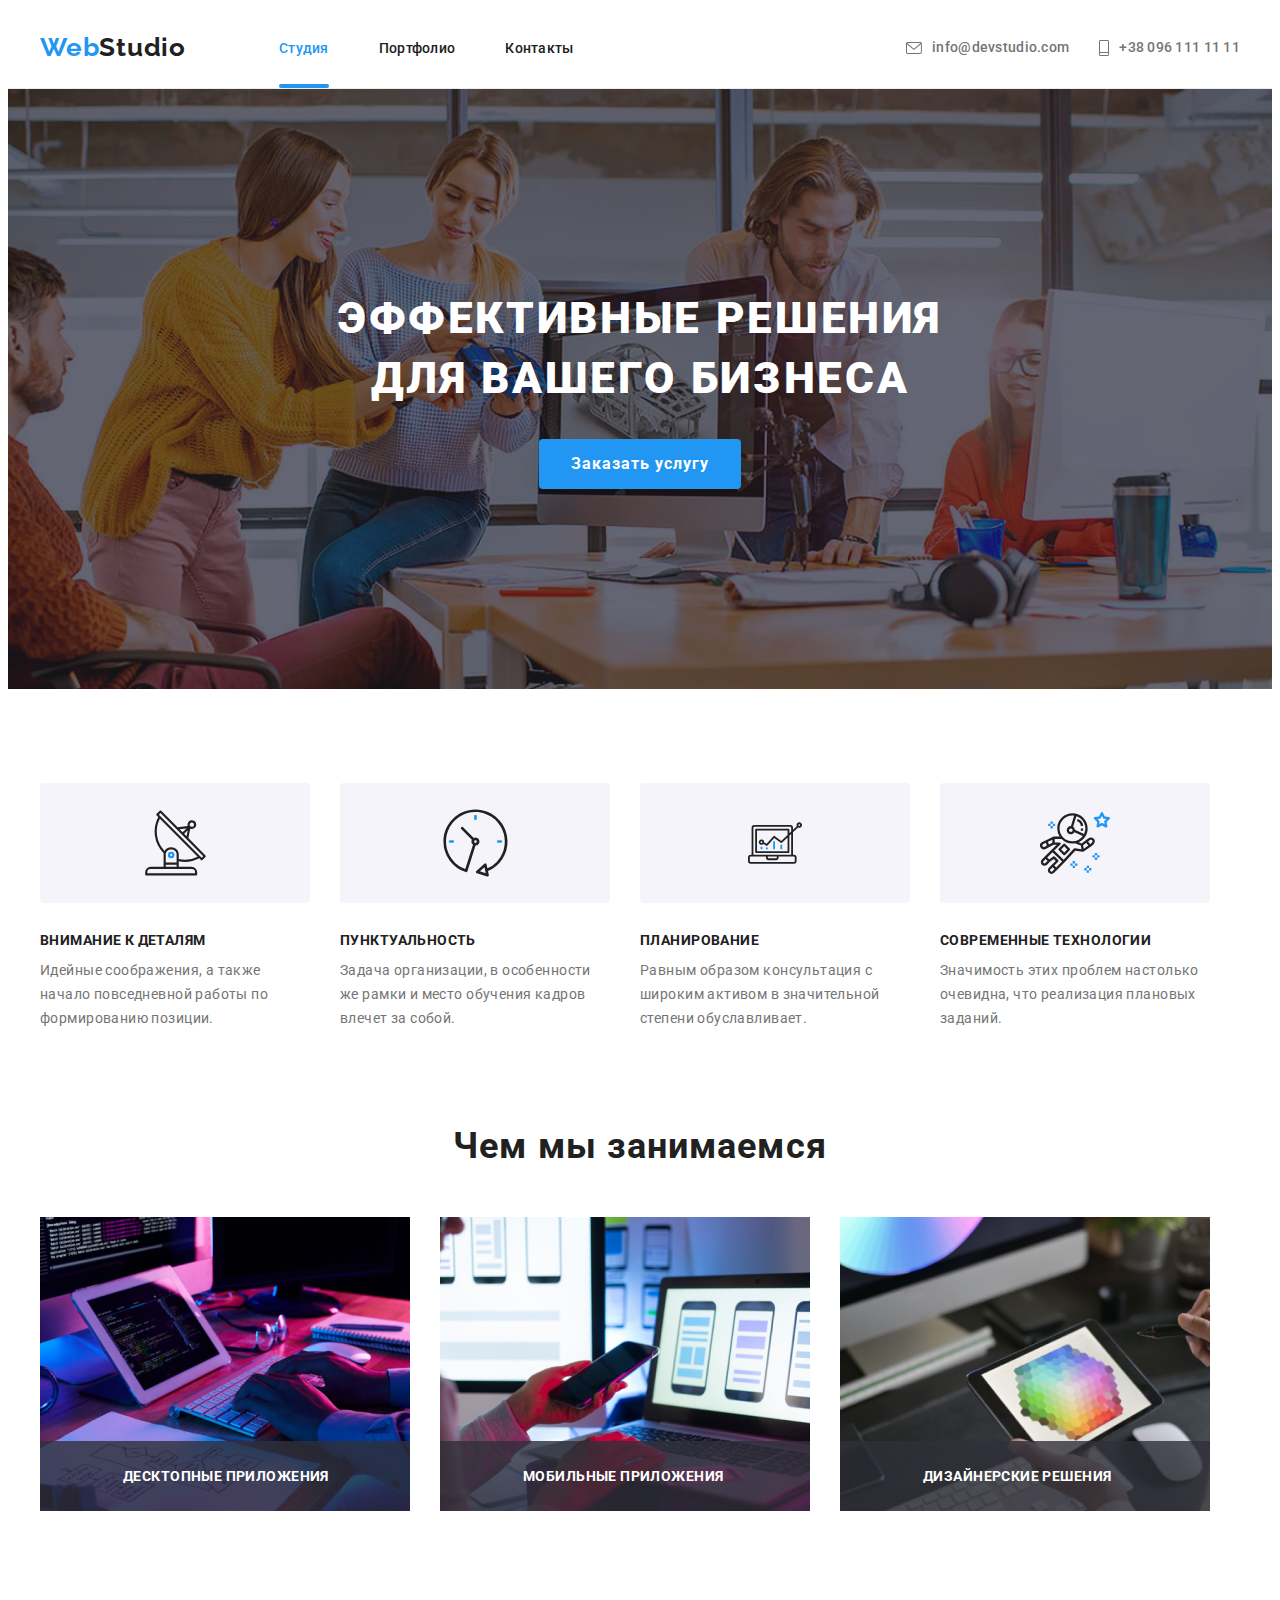
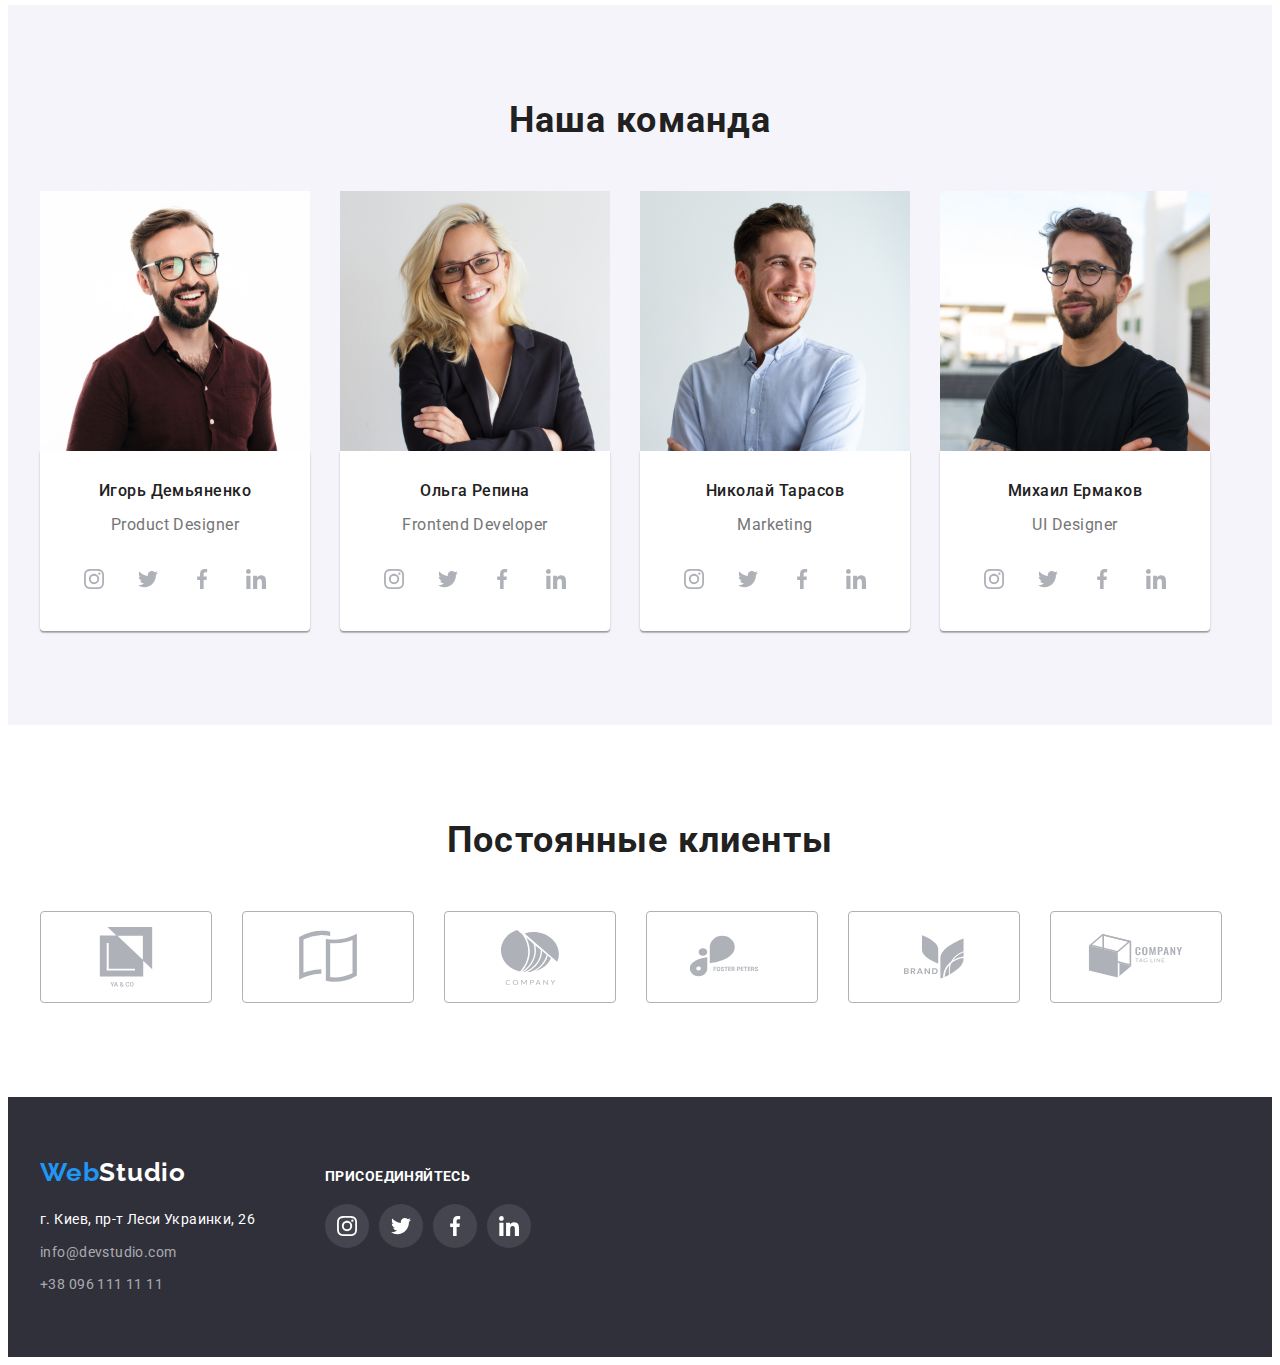
==== index.html @ 5888d0c8 "start" ====
<!DOCTYPE html>
<html lang="ru">
  <head>
    <meta charset="UTF-8" />
    <title>Main</title>
    <link rel="preconnect" href="https://fonts.googleapis.com" />
    <link rel="preconnect" href="https://fonts.gstatic.com" crossorigin />
    <link
      href="https://fonts.googleapis.com/css2?family=Raleway:wght@700&family=Roboto:wght@400;500;700;900&display=swap"
      rel="stylesheet"
    />
    <link
      rel="stylesheet"
      href="https://cdnjs.cloudflare.com/ajax/libs/modern-normalize/1.1.0/modern-normalize.min.css"
      integrity="sha512-wpPYUAdjBVSE4KJnH1VR1HeZfpl1ub8YT/NKx4PuQ5NmX2tKuGu6U/JRp5y+Y8XG2tV+wKQpNHVUX03MfMFn9Q=="
      crossorigin="anonymous"
      referrerpolicy="no-referrer"
    />
    <link rel="stylesheet" href="./css/styles.css" />
  </head>
  <body>
    <header>
      <div class="header-box container">
        <nav class="main-nav">
          <a href="./index.html" class="logo-link-top current"
            ><span class="accent">Web</span>Studio</a
          >
          <ul class="header-box list">
            <li class="item"><a href="./index.html" class="link-nav current">Студия</a></li>
            <li class="item"><a href="./portfolio.html" class="link-nav">Портфолио</a></li>
            <li class="item"><a href="./" class="link-nav">Контакты</a></li>
          </ul>
        </nav>
        <ul class="list contact-list">
          <li class="contacts">
            <a href="mailto:info@devstudio.com" class="link-contact">
              <svg class="icons" width="16" height="12">
                <use href="./images/icons.svg#letter"></use>
              </svg>
              info@devstudio.com</a
            >
          </li>
          <li class="contacts">
            <a href="tel:+380961111111" class="link-contact">
              <svg class="icons" width="10" height="16">
                <use href="./images/icons.svg#mobile"></use>
              </svg>
              +38 096 111 11 11</a
            >
          </li>
        </ul>
      </div>
    </header>
    <main>
      <section class="background-about">
        <div class="container">
          <h1 class="hero-title">Эффективные решения для вашего бизнеса</h1>
          <button class="button-order" type="button" data-modal-open>Заказать услугу</button>
        </div>
      </section>
      <section class="section-fix">
        <div class="container">
          <ul class="list main-box">
            <li class="item-text">
              <div class="benefits">
                <svg class="icon-ben" width="65" height="70">
                  <use href="./images/icons.svg#antenna"></use>
                </svg>
              </div>
              <h3 class="list-title">Внимание к деталям</h3>
              <p class="text">
                Идейные соображения, а также начало повседневной работы по формированию позиции.
              </p>
            </li>
            <li class="item-text">
              <div class="benefits">
                <svg class="icon-ben" width="67" height="70">
                  <use href="./images/icons.svg#clock"></use>
                </svg>
              </div>
              <h3 class="list-title">Пунктуальность</h3>
              <p class="text">
                Задача организации, в особенности же рамки и место обучения кадров влечет за собой.
              </p>
            </li>
            <li class="item-text">
              <div class="benefits">
                <svg class="icon-ben" width="70" height="54">
                  <use href="./images/icons.svg#tv"></use>
                </svg>
              </div>
              <h3 class="list-title">Планирование</h3>
              <p class="text">
                Равным образом консультация с широким активом в значительной степени обуславливает.
              </p>
            </li>
            <li class="item-text">
              <div class="benefits">
                <svg class="icon-ben" width="70" height="70">
                  <use href="./images/icons.svg#astronaut"></use>
                </svg>
              </div>
              <h3 class="list-title">Современные технологии</h3>
              <p class="text">
                Значимость этих проблем настолько очевидна, что реализация плановых заданий.
              </p>
            </li>
          </ul>
        </div>
      </section>
      <section>
        <div class="container">
          <h2 class="title">Чем мы занимаемся</h2>
          <ul class="list images-list">
            <li class="services">
              <div class="image-cover">
                <img src="./images/клава.jpg" alt="Набираем текст" width="370" />
                <div class="text-cover">
                  <p>Десктопные приложения</p>
                </div>
              </div>
            </li>
            <li class="services">
              <div class="image-cover">
                <img src="./images/телефон.jpg" alt="Клацаем телефон" width="370" />
                <div class="text-cover">
                  <p>Мобильные приложения</p>
                </div>
              </div>
            </li>
            <li class="services">
              <div class="image-cover">
                <img src="./images/планшет.jpg" alt="Смотрим на планшет" width="370" />
                <div class="text-cover">
                  <p>Дизайнерские решения</p>
                </div>
              </div>
            </li>
          </ul>
        </div>
      </section>
      <section class="team">
        <div class="container">
          <h2 class="title">Наша команда</h2>
          <ul class="team-list list">
            <li class="team-item">
              <img src="./images/Игорь.jpg" alt="Про Игоря Демьяненко" width="270" />
              <div class="title-text">
                <h3 class="title-names">Игорь Демьяненко</h3>
                <p class="text-description">Product Designer</p>
                <ul class="list soc-list">
                  <li class="soc-item">
                    <a href="" class="soc-link">
                      <svg class="soc-icon" width="20" height="20">
                        <use href="./images/icons.svg#instagram-card"></use>
                      </svg>
                    </a>
                  </li>
                  <li class="soc-item">
                    <a href="" class="soc-link">
                      <svg class="soc-icon" width="20" height="20">
                        <use href="./images/icons.svg#twitter-card"></use>
                      </svg>
                    </a>
                  </li>
                  <li class="soc-item">
                    <a href="" class="soc-link">
                      <svg class="soc-icon" width="20" height="20">
                        <use href="./images/icons.svg#facebook-card"></use>
                      </svg>
                    </a>
                  </li>
                  <li class="soc-item">
                    <a href="" class="soc-link">
                      <svg class="soc-icon" width="20" height="20">
                        <use href="./images/icons.svg#linkedin-card"></use>
                      </svg>
                    </a>
                  </li>
                </ul>
              </div>
            </li>
            <li class="team-item">
              <img src="./images/Ольга.jpg" alt="Про Ольгу Репину" width="270" />
              <div class="title-text">
                <h3 class="title-names">Ольга Репина</h3>
                <p class="text-description">Frontend Developer</p>
                <ul class="list soc-list">
                  <li class="soc-item">
                    <a href="" class="soc-link">
                      <svg class="soc-icon" width="20" height="20">
                        <use href="./images/icons.svg#instagram-card"></use>
                      </svg>
                    </a>
                  </li>
                  <li class="soc-item">
                    <a href="" class="soc-link">
                      <svg class="soc-icon" width="20" height="20">
                        <use href="./images/icons.svg#twitter-card"></use>
                      </svg>
                    </a>
                  </li>
                  <li class="soc-item">
                    <a href="" class="soc-link">
                      <svg class="soc-icon" width="20" height="20">
                        <use href="./images/icons.svg#facebook-card"></use>
                      </svg>
                    </a>
                  </li>
                  <li class="soc-item">
                    <a href="" class="soc-link">
                      <svg class="soc-icon" width="20" height="20">
                        <use href="./images/icons.svg#linkedin-card"></use>
                      </svg>
                    </a>
                  </li>
                </ul>
              </div>
            </li>
            <li class="team-item">
              <img src="./images/Николай.jpg" alt="Про Николая Тарасова" width="270" />
              <div class="title-text">
                <h3 class="title-names">Николай Тарасов</h3>
                <p class="text-description">Marketing</p>
                <ul class="list soc-list">
                  <li class="soc-item">
                    <a href="" class="soc-link">
                      <svg class="soc-icon" width="20" height="20">
                        <use href="./images/icons.svg#instagram-card"></use>
                      </svg>
                    </a>
                  </li>
                  <li class="soc-item">
                    <a href="" class="soc-link">
                      <svg class="soc-icon" width="20" height="20">
                        <use href="./images/icons.svg#twitter-card"></use>
                      </svg>
                    </a>
                  </li>
                  <li class="soc-item">
                    <a href="" class="soc-link">
                      <svg class="soc-icon" width="20" height="20">
                        <use href="./images/icons.svg#facebook-card"></use>
                      </svg>
                    </a>
                  </li>
                  <li class="soc-item">
                    <a href="" class="soc-link">
                      <svg class="soc-icon" width="20" height="20">
                        <use href="./images/icons.svg#linkedin-card"></use>
                      </svg>
                    </a>
                  </li>
                </ul>
              </div>
            </li>
            <li class="team-item">
              <img src="./images/Михаил.jpg" alt="Про Михаила Ермакова" width="270" />
              <div class="title-text">
                <h3 class="title-names">Михаил Ермаков</h3>
                <p class="text-description">UI Designer</p>
                <ul class="list soc-list">
                  <li class="soc-item">
                    <a href="" class="soc-link">
                      <svg class="soc-icon" width="20" height="20">
                        <use href="./images/icons.svg#instagram-card"></use>
                      </svg>
                    </a>
                  </li>
                  <li class="soc-item">
                    <a href="" class="soc-link">
                      <svg class="soc-icon" width="20" height="20">
                        <use href="./images/icons.svg#twitter-card"></use>
                      </svg>
                    </a>
                  </li>
                  <li class="soc-item">
                    <a href="" class="soc-link">
                      <svg class="soc-icon" width="20" height="20">
                        <use href="./images/icons.svg#facebook-card"></use>
                      </svg>
                    </a>
                  </li>
                  <li class="soc-item">
                    <a href="" class="soc-link">
                      <svg class="soc-icon" width="20" height="20">
                        <use href="./images/icons.svg#linkedin-card"></use>
                      </svg>
                    </a>
                  </li>
                </ul>
              </div>
            </li>
          </ul>
        </div>
      </section>
      <section>
        <div class="container">
          <h2 class="title">Постоянные клиенты</h2>
          <ul class="list partners">
            <li class="item-partners">
              <a href="" class="link-partner">
                <svg class="icon-partners" width="106" height="60">
                  <use href="./images/icons.svg#client-1"></use>
                </svg>
              </a>
            </li>
            <li class="item-partners">
              <a href="" class="link-partner">
                <svg class="icon-partners" width="106" height="60">
                  <use href="./images/icons.svg#client-2"></use>
                </svg>
              </a>
            </li>
            <li class="item-partners">
              <a href="" class="link-partner">
                <svg class="icon-partners" width="106" height="60">
                  <use href="./images/icons.svg#client-3"></use>
                </svg>
              </a>
            </li>
            <li class="item-partners">
              <a href="" class="link-partner">
                <svg class="icon-partners" width="106" height="60">
                  <use href="./images/icons-2.svg#client-4"></use>
                </svg>
              </a>
            </li>
            <li class="item-partners">
              <a href="" class="link-partner">
                <svg class="icon-partners" width="106" height="60">
                  <use href="./images/icons.svg#client-5"></use>
                </svg>
              </a>
            </li>
            <li class="item-partners">
              <a href="" class="link-partner">
                <svg class="icon-partners" width="106" height="60">
                  <use href="./images/icons-2.svg#client-6"></use>
                </svg>
              </a>
            </li>
          </ul>
        </div>
      </section>
    </main>
    <footer>
      <div class="container position">
        <div>
          <a href="./index.html" class="logo-link current"
            ><span class="accent">Web</span><span class="accent-white">Studio</span></a
          >
          <address>
            <p class="address-text">г. Киев, пр-т Леси Украинки, 26</p>
            <ul class="footer-list">
              <li class="item-footer">
                <a href="mailto:info@devstudio.com" class="address-link">info@devstudio.com </a>
              </li>
              <li class="item-footer">
                <a href="tel:+380961111111" class="address-link">+38 096 111 11 11</a>
              </li>
            </ul>
          </address>
        </div>
        <div class="invite-block">
          <h3 class="invite">Присоединяйтесь</h3>
          <ul class="list soc-foot-list">
            <li class="soc-item-footer">
              <a href="" class="soc-link-footer">
                <svg class="soc-icon-footer" width="20" height="20">
                  <use href="./images/icons.svg#instagram-footer"></use>
                </svg>
              </a>
            </li>
            <li class="soc-item-footer">
              <a href="" class="soc-link-footer">
                <svg class="soc-icon-footer" width="20" height="20">
                  <use href="./images/icons.svg#twitter-footer"></use>
                </svg>
              </a>
            </li>
            <li class="soc-item-footer">
              <a href="" class="soc-link-footer">
                <svg class="soc-icon-footer" width="20" height="20">
                  <use href="./images/icons.svg#facebook-footer"></use>
                </svg>
              </a>
            </li>
            <li class="soc-item-footer">
              <a href="" class="soc-link-footer">
                <svg class="soc-icon-footer" width="20" height="20">
                  <use href="./images/icons.svg#linkedin-footer"></use>
                </svg>
              </a>
            </li>
          </ul>
        </div>
      </div>
    </footer>
    <!-- Модальное окно -->
    <div class="backdrop is-hidden" data-modal>
      <div class="modal">
        <button class="modal-close" data-modal-close>
          <img src="./images/close.png" alt="закрыть модальное окно" width="30" height="30" />
        </button>
      </div>
    </div>
    <script src="./js/modal.js"></script>
  </body>
</html>
---- css/styles.css ----
:root {
  --primary-text-color: #757575;
  --title-text-color: #212121;
  --accent-text-color: #2196f3;
  --just-white-color: #ffffff;
  --address-link-color: rgba(255, 255, 255, 0.6);
  --bg-color: #2f303a;
  --bg-color-team: #f5f4fa;
  --order-button-color: #188ce8;
  --bg-color-button: #f5f4fa;
  --soc-item-color: #AFB1B8;
  --transition-const: 250ms cubic-bezier(0.4, 0, 0.2, 1);
}

header {
  background-color: var(--just-white-color);
  border-bottom: 1px solid #ECECEC;
}

body {
  font-family: 'Roboto', 'Open Sans', 'Lato', 'Slabo', sans-serif;
  color: var(--primary-text-color);
}

img {
  display: block;
}

address {
  margin-top: 20px;
}

.list {
  list-style-type: none;
  margin: 0px;
  padding: 0px;
}

/* Первая страница */

.container {
  margin-left: auto;
  margin-right: auto;
  padding-left: 15px;
  padding-right: 15px;
  width: 1200px;
}

section {
  padding-bottom: 94px;
  padding-top: 94px;
}

.section-fix {
  padding-bottom: 0px;
}

.main-nav {
  display: flex;
}
.header-box {
  display: flex;
  align-items: center;
}

.header-box .item {
  margin-right: 50px;
}


.header-box .item:last-child {
  margin-right: 0px;
}


.contact-list {
  display: flex;
  align-items: center;
  margin-top: 0px;
  margin-bottom: 0px;
  margin-left: auto;
}

.contact-button {
  padding: 0px;
  border: none;
  background-color: var(--just-white-color);
}

.icons {
  margin-right: 10px;
  fill: currentColor;
}

.contacts {
  display: flex;
}

.contacts:nth-child(2) {
 margin-left: 30px;
}

.logo-link-top:hover,
.logo-link-top:focus {
  color: var(--accent-text-color);
}

.logo-link-top {
  padding-top: 24px;
  padding-bottom: 25px;
  margin-right: 93px;
  font-family: 'Raleway', 'Oswald', 'Montserrat', sans-serif;
  font-weight: 700;
  font-size: 26px;
  line-height: 1.19;
  letter-spacing: 0.03em;
  color: var(--title-text-color);
  text-decoration: none;
  transition: color var(--transition-const);
}

.port-link {
  position: relative;
  text-decoration: none;
  transition: box-shadow var(--transition-const);
}

.port-link:hover {
  box-shadow: 0px 1px 1px rgba(0, 0, 0, 0.12), 0px 4px 4px rgba(0, 0, 0, 0.06), 1px 4px 6px rgba(0, 0, 0, 0.16);
}

.link-nav:hover,
.link-nav:focus {
  color: var(--accent-text-color);
}

.link-nav {
  display: block;
  padding-top: 32px;
  padding-bottom: 32px;
  font-weight: 500;
  font-size: 14px;
  line-height: 1.17;
  color: var(--title-text-color);
  text-decoration: none;
  letter-spacing: 0.02em;
  transition: color var(--transition-const);
}

.link-nav.current {
  position: relative;
  color: var(--accent-text-color);
}

.link-nav.current::after {
  content: '';
  position: absolute;
  bottom: 0;
  left: 0;
  width: 100%;
  background-color: var(--accent-text-color);
  border-radius: 2px;
  height: 4px;
}

.link-contact:hover,
.link-contact:focus {
  color: var(--accent-text-color);
}

.link-contact {
  display: flex;
  align-items: center;
  font-weight: 500;
  font-size: 14px;
  line-height: 1.14;
  color: var(--primary-text-color);
  text-decoration: none;
  letter-spacing: 0.02em;
  transition: color var(--transition-const);
}

.benefits {
display: flex;
justify-content: center;
align-items: center;
width: 270px;
height: 120px;
background: #F5F4FA;
border-radius: 4px;
margin-bottom: 30px;
}

.hero-title {
  max-width: 696px;
  margin-left: auto;
  margin-right: auto;
  margin-top: 0px;
  margin-bottom: 30px;
  font-weight: 900;
  font-size: 44px;
  line-height: 1.36;
  text-align: center;
  letter-spacing: 0.06em;
  text-transform: uppercase;
  color: #ffffff;
}

.main-box {
  display: flex;
  margin-top: 0px;
  margin-bottom: 0px;
}

.main-box .item-text:last-child {
  margin-right: 0px;
}
.item-text {
  margin-right: 30px;
  width: 270px;
}

.list-title {
  margin-top: 0px;
  margin-bottom: 0px;
  font-weight: 700;
  font-size: 14px;
  line-height: 1.14;
  letter-spacing: 0.03em;
  text-transform: uppercase;
  color: var(--title-text-color);
}

.text {
  margin-top: 10px;
  margin-bottom: 0px;
  font-size: 14px;
  line-height: 1.71;
  letter-spacing: 0.03em;
}

.title {
  margin-top: 0px;
  margin-bottom: 0px;
  font-weight: 700;
  font-size: 36px;
  line-height: 1.17;
  text-align: center;
  letter-spacing: 0.03em;
  color: var(--title-text-color);
}

.title-text {
  padding-top: 30px;
  padding-bottom: 30px;
  background-color: var(--just-white-color);
  box-shadow: 0px 1px 3px rgba(0, 0, 0, 0.12), 0px 1px 1px rgba(0, 0, 0, 0.14), 0px 2px 1px rgba(0, 0, 0, 0.2);
  border-radius: 0px 0px 4px 4px;
}

.title-names {
  margin-top: 0px;
  margin-bottom: 10px;
  color: var(--title-text-color);
  font-weight: 500;
  font-size: 16px;
  line-height: 1.19;
  letter-spacing: 0.03em;
  text-align: center;
}

.text-description {
  margin-top: 0px;
  margin-bottom: 0px;
  font-size: 16px;
  line-height: 1.9;
  letter-spacing: 0.03em;
  text-align: center;
}

.images-list {
  display: flex;
  margin-top: 50px;
}

.services {
  margin-right: 30px;
}

.services p {
  position: absolute;
  margin: 0px;
  bottom: 27px;
  left: 83px;
  font-weight: 700;
  font-size: 14px;
  line-height: 16px;
  text-align: center;
  letter-spacing: 0.03em;
  text-transform: uppercase;
  color: var(--just-white-color);
}

.image-cover {
  position: relative;
}

.text-cover {
  position: absolute;
  background-color: #2f303acc;
  left: 0;
  bottom: 0;
  width: 370px;
  height: 70px;
}


.images-list .image:last-child {
  margin-right: 0px;
}


.logo-link:hover,
.logo-link:focus {
  color: var(--accent-text-color);
}

.logo-link {
  margin-right: 0px;
  font-family: 'Raleway', 'Oswald', 'Montserrat', sans-serif;
  font-weight: 700;
  font-size: 26px;
  line-height: 1.19;
  letter-spacing: 0.03em;
  color: var(--title-text-color);
  text-decoration: none;
  transition: color var(--transition-const);
}

.address-text {
  margin-top: 0px;
  margin-bottom: 0px;
  margin-right: 0px;
  font-style: normal;
  font-size: 14px;
  line-height: 1.71;
  letter-spacing: 0.03em;
  color: var(--just-white-color);
}
.address-link:hover,
.address-link:focus {
  color: var(--just-white-color);
}
.address-link {
  text-decoration: none;
  font-style: normal;
  font-size: 14px;
  line-height: 1.71;
  letter-spacing: 0.03em;
  color: var(--address-link-color);
  transition: color var(--transition-const);
}

.item-footer + .item-footer {
  margin-top: 9px;
  margin-right: 0px;
}

.footer-list {
  margin-top: 9px;
  margin-bottom: 0px;
  list-style-type: none;
  padding: 0px;
}

.accent,
.accent-white:focus,
.accent-white:hover {
  color: var(--accent-text-color);
}

.accent-white {
  color: var(--just-white-color);
  transition: color var(--transition-const);
}

footer {
  display: flex;
  padding-top: 60px;
  padding-bottom: 60px;
  background-color: var(--bg-color);
}

.background-about {
padding-top: 200px;
padding-bottom: 200px;
max-width: 1600px;
max-height: 600px;
margin-left: auto;
margin-right: auto;
background-image: linear-gradient(to right, rgba(47, 48, 58, 0.4), rgba(47, 48, 58, 0.4)), url(../images/hero.jpg);
background-repeat: no-repeat;
background-position: center;
background-size: auto;
}

.soc-list {
  display: flex;
  justify-content: center;
  align-items: center;
  margin-top: 16px;
  margin-left: auto;
  margin-right: auto;
}

.soc-item + .soc-item {
  margin-left: 10px;
}

.soc-link {
  display: flex;
  justify-content: center;
  align-items: center;
  border-radius: 50%;
  width: 44px;
  height: 44px;
  transition: background-color var(--transition-const);
}

.soc-icon {
  fill: var(--soc-item-color);
  transition: fill var(--transition-const);
}

.soc-link:hover,
.soc-link:focus {
  background-color: var(--accent-text-color);
}

.soc-link:hover .soc-icon,
.soc-link:focus .soc-icon {
  fill: var(--just-white-color);
}

  .link-partner {
    display: flex;
    justify-content: center;
    align-items: center;
    width: 170px;
    height: 90px;
    border: 1px solid #AFB1B8;
    border-radius: 4px;
    cursor: pointer;
    transition: border var(--transition-const);
  }

  .icon-partners {
    fill: var(--soc-item-color);
    transition: fill var(--transition-const);

    }

  .link-partner:hover,
  .link-partner:focus {
    color: var(--accent-text-color);
    border: 1px solid var(--accent-text-color);
}

  .link-partner:hover .icon-partners,
  .link-partner:focus .icon-partners {
    fill: var(--accent-text-color);
  }


.partners {
  margin-top: 50px;
  display: flex;
}

.item-partners + .item-partners {
  margin-left: 30px;
}

/* Вторая страница */

.buttons {
  display: flex;
  justify-content: center;
  margin: 0px;
}

.button-item {
  margin-right: 8px;
}

.button-item:last-child {
  margin-right: 0px;
}


.portfolio {
  display: flex;
  flex-wrap: wrap;
  margin-top: 50px;
}

.portfolio-items {
  display: flex;
  margin-top: 30px;
  margin-right: 30px;
}

.portfolio-items:nth-child(-n + 3){
  margin-top: 0px;
}

.portfolio-items:nth-child(3n){
  margin-right: 0px;
}

.thumb {
  position: relative;
  overflow: hidden;
}

.port-link:hover .textoverlay {
  transform: translateY(0);
  opacity: 1;
  background-color: #2196F3E5;
}

.textoverlay {
  position: absolute;
  top: 0;
  left: 0;
  width: 100%;
  height: 100%;
  transform: translateY(100%);
  opacity: 0;
  pointer-events: none;
  transition: transform var(--transition-const);
}

.textport {
  margin: 63px 24px;
  font-size: 18px;
  line-height: 1.56;
  letter-spacing: 0.03em;
  color: var(--just-white-color);
}

.titles-port {
  margin-top: 0px;
  margin-bottom: 0px;
  font-weight: 700;
  font-size: 18px;
  line-height: 2;
  letter-spacing: 0.06em;
  color: var(--title-text-color);
}

.description-port {
  margin-top: 4px;
  margin-bottom: 0px;
  font-size: 16px;
  line-height: 1.9;
  letter-spacing: 0.03em;
  color: var(--primary-text-color);
}

button {
  font-family: inherit;
  cursor: pointer;
}

.button-list {
  border: none;
  padding: 6px 22px;
  background-color: var(--bg-color-button);
  font-weight: 500;
  font-size: 16px;
  line-height: 1.62;
  text-align: center;
  letter-spacing: 0.03em;
  border-radius: 4px;
  transition: color var(--transition-const), background-color var(--transition-const), box-shadow var(--transition-const);
}
.button-list:hover,
.button-list:focus {
  color: var(--just-white-color);
  background-color: var(--accent-text-color);
  box-shadow: 0px 3px 1px rgba(0, 0, 0, 0.1), 0px 1px 2px rgba(0, 0, 0, 0.08), 0px 2px 2px rgba(0, 0, 0, 0.12);
}

.button-order:hover {
  color: var(--just-white-color);
  background-color: var(--order-button-color);
}

.button-order {
  border: none;
  margin-left: auto;
  margin-right: auto;
  display: block;
  padding: 10px 32px;
  border-radius: 4px;
  font-weight: 700;
  font-size: 16px;
  line-height: 1.88;
  letter-spacing: 0.06em;
  color: var(--just-white-color);
  background-color: var(--accent-text-color);
  box-shadow: 0px 4px 4px rgba(0, 0, 0, 0.15);
  transition: color var(--transition-const), background-color var(--transition-const), box-shadow var(--transition-const);
}


.team {
  background-color: var(--bg-color-team);
}

.team-list {
  display: flex;
  margin-top: 50px;
  margin-bottom: 0px;
}

.team-item {
  margin-right: 30px;
}

.team-item:last-child {
  margin-right: 0px;
}
.buttonall {
  border: none;
  border-radius: 4px;
  padding: 6px 22px;
  color: var(--just-white-color);
  font-weight: 500;
  font-size: 16px;
  line-height: 1.62;
  text-align: center;
  letter-spacing: 0.03em;
  background-color: #2196f3;
  transition: color var(--transition-const), box-shadow var(--transition-const), border-radius var(--transition-const);
}

.buttonall:hover {
  color: var(--just-white-color);
  box-shadow: 0px 3px 1px rgba(0, 0, 0, 0.1), 0px 1px 2px rgba(0, 0, 0, 0.08), 0px 2px 2px rgba(0, 0, 0, 0.12);
  border-radius: 4px;
}

.border {
  padding-top: 20px;
  padding-left: 24px;
  padding-bottom: 20px;
  padding-right: 24px;
  border-bottom: 1px solid #EEEEEE;
  border-right: 1px solid #EEEEEE;
  border-left: 1px solid #EEEEEE;
}


.invite {
margin: 0px;
font-weight: 700;
font-size: 14px;
line-height: 16px;
letter-spacing: 0.03em;
text-transform: uppercase;
color: var(--just-white-color)
}

.soc-foot-list {
  display: flex;
  align-items: center;
  margin-top: 20px;
  margin-left: auto;
  margin-right: auto;
}

.soc-item-footer + .soc-item-footer {
  margin-left: 10px;
}

.soc-link-footer {
  display: flex;
  justify-content: center;
  align-items: center;
  border-radius: 50%;
  width: 44px;
  height: 44px;
  background-color: rgba(255, 255, 255, 0.1);
  transition: background-color var(--transition-const);
}

.soc-link-footer:hover,
.soc-link-footer:focus {
  background-color: var(--accent-text-color);
}

.soc-icon-footer {
  fill: var(--just-white-color);
}

.position {
  display: flex;
  align-items: baseline;
}

.invite-block {
  margin-left: 70px;
}

.backdrop {
  position: fixed;
  top: 0;
  left: 0;
  width: 100%;
  height: 100%;
  background-color: #00000033;
  opacity: 1;
  transition: opacity 500ms cubic-bezier(0.4, 0, 0.2, 1);
}

.backdrop.is-hidden {
  opacity: 0;
  pointer-events: none;
}

.backdrop.is-hidden .modal {
  transform: translate(-50%, -50%) scaleX(0) rotatez(180deg);
  opacity: 0.5;
}


.modal {
  position: absolute;
  top: 50%;
  left: 50%;
  transform: translate(-50%, -50%) scaleX(1) rotatez(0deg);
  opacity: 1;
  width: 528px;
  height: 581px;
  background-color: var(--just-white-color);
  transition: transform 500ms cubic-bezier(0.4, 0, 0.2, 1), opacity 700ms cubic-bezier(0.4, 0, 0.2, 1);
}

.modal-close {
  position: absolute;
  top: 0;
  right: 0;
  background-color: var(--just-white-color);
  border: none;
  padding-top: 8px;
  padding-right: 8px;
  padding-left: 0px;
  padding-bottom: 0px;
}
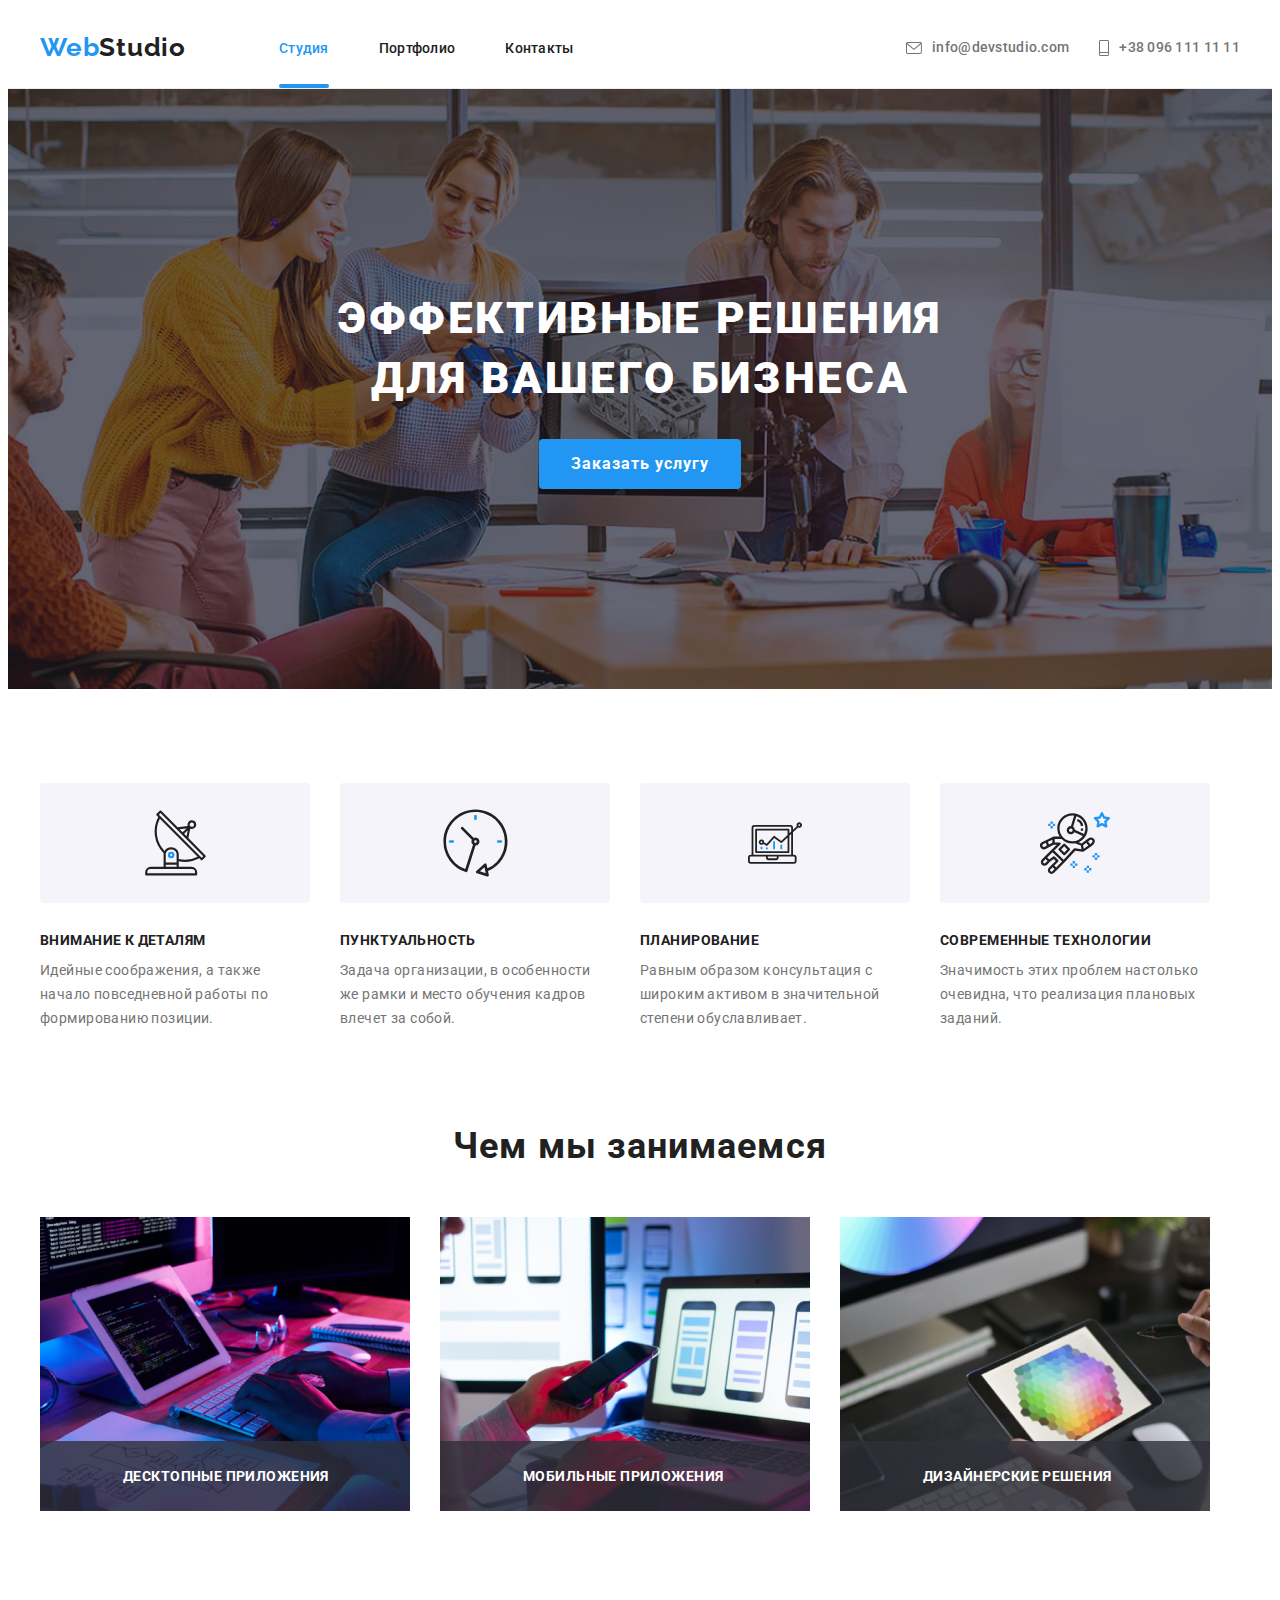
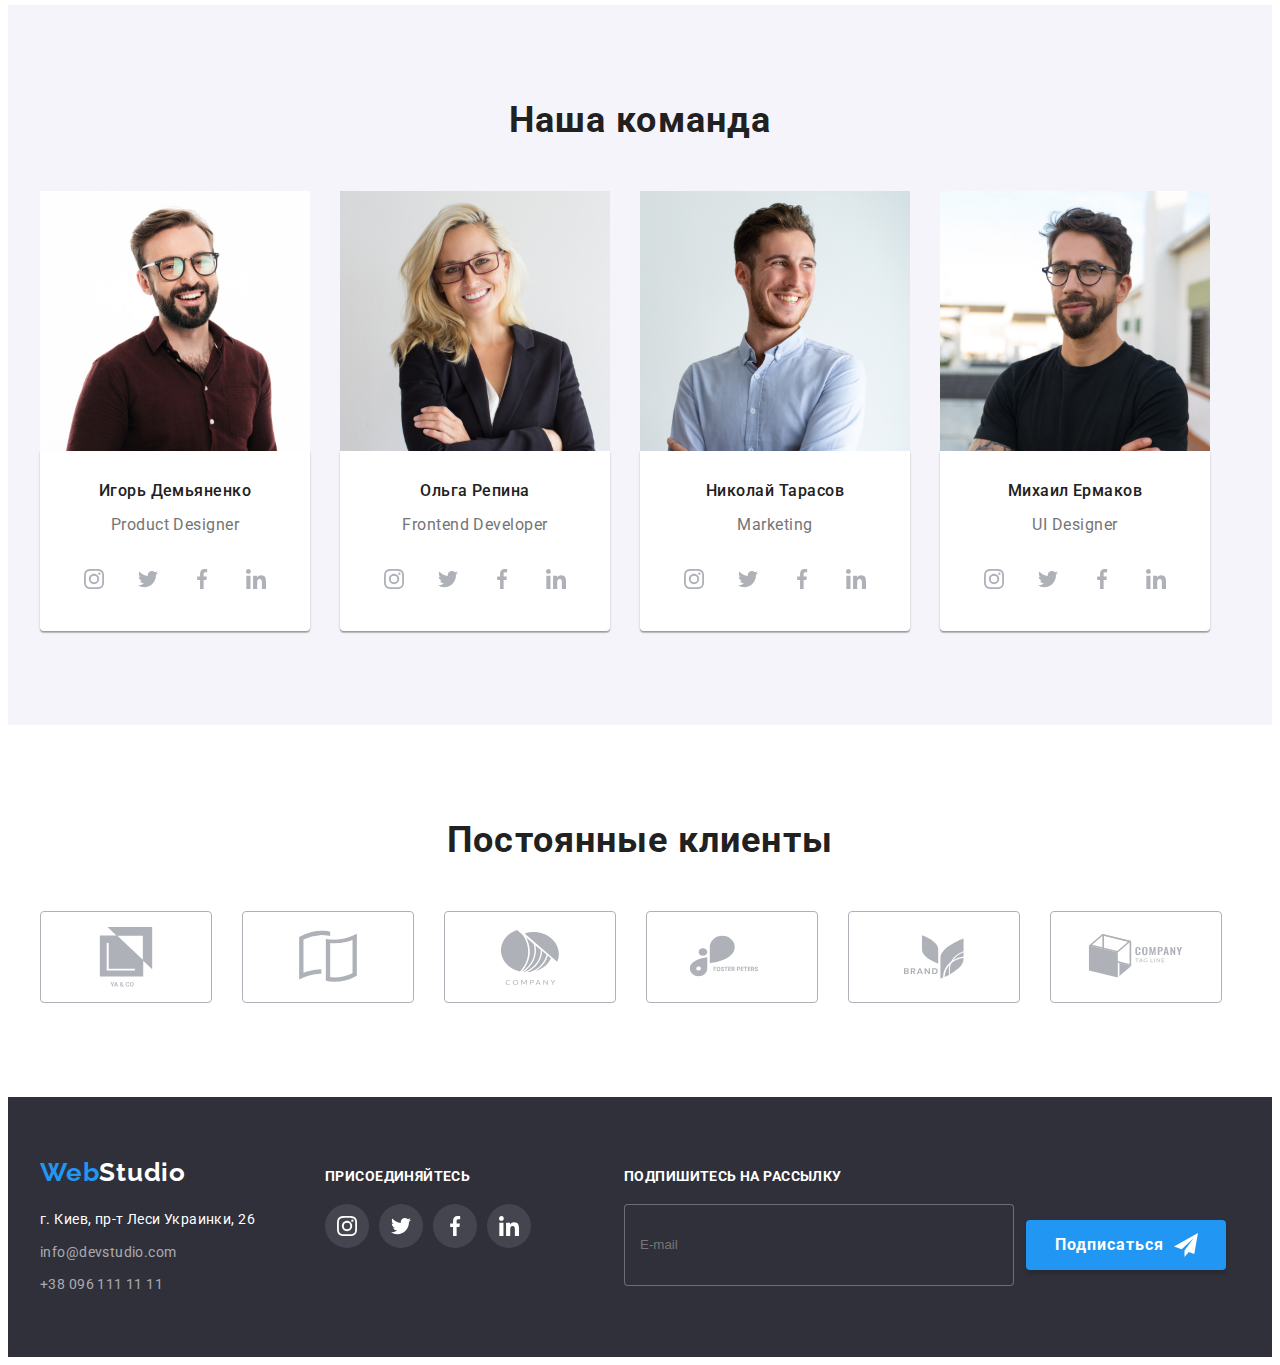
==== commit a0db15f6: "send button finish" ====
--- a/index.html
+++ b/index.html
@@ -395,8 +395,23 @@
             </li>
           </ul>
         </div>
+        <div class="connect-block">
+          <h3 class="invite">Подпишитесь на рассылку</h3>
+          <form class="field">
+            <label>
+              <input class="email-connect" type="email" name="email" placeholder="E-mail" />
+            </label>
+            <button type="submit" class="send-button">
+              <p>Подписаться</p>
+              <svg class="icon-send">
+                <use href="./images/icons-2.svg#icon-send"></use>
+              </svg>
+            </button>
+          </form>
+        </div>
       </div>
     </footer>
+
     <!-- Модальное окно -->
     <div class="backdrop is-hidden" data-modal>
       <div class="modal">
--- a/css/styles.css
+++ b/css/styles.css
@@ -714,6 +714,82 @@
   margin-left: 70px;
 }
 
+.connect-block {
+  margin-left: 93px;
+}
+
+.field {
+  display: flex;
+  align-items: center;
+  margin-top: 20px;
+}
+
+.email-connect {
+  width: 358px;
+  height: 50px;
+  background-color: var(--bg-color);
+  border: 1px solid rgba(255, 255, 255, 0.3);
+  border-radius: 4px;
+  padding-left: 16px;
+  padding: 15px;
+}
+
+.send-button {
+  position: relative;
+  display: flex;
+  margin-left: 12px;
+  width: 200px;
+  height: 50px;
+  border-radius: 4px;
+  background-color: var(--accent-text-color);
+  box-shadow: 0px 4px 4px rgba(0, 0, 0, 0.15);
+  border: none;
+  padding: 10px;
+  padding-left: 29px;
+}
+
+.send-button p {
+  margin: 0;
+  font-weight: 700;
+  font-size: 16px;
+  line-height: 1.88;  
+  letter-spacing: 0.06em;
+  color: var(--just-white-color);
+}
+
+.icon-send {
+  position: absolute;
+  left: 148px;
+  top: 13px;
+  width: 24px;
+  height: 24px;
+}
+
+
+
+
+
+
+
+
+
+
+
+
+
+
+
+
+
+
+
+
+
+
+
+
+
+
 .backdrop {
   position: fixed;
   top: 0;
